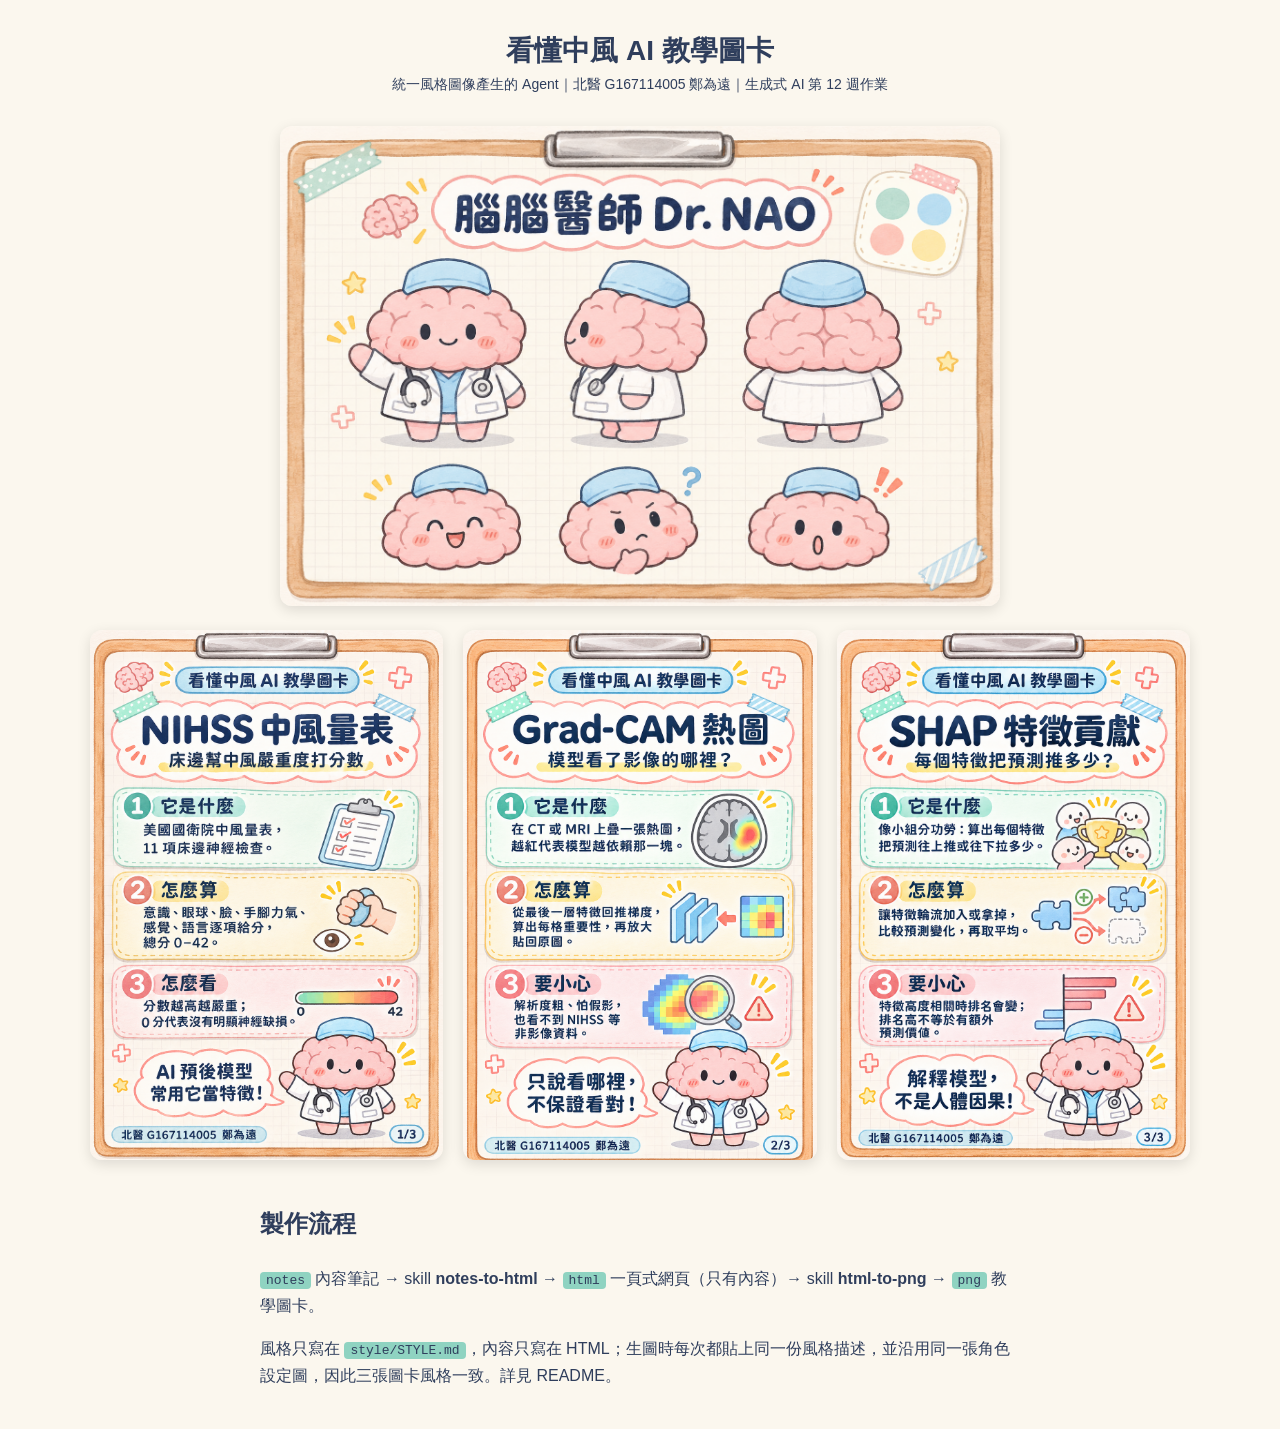
==== index.html @ 7b5cb80f "Week 12: unified-style image agent (notes -> html -> png)" ====
<!DOCTYPE html>
<html lang="zh-Hant">
<head>
<meta charset="utf-8">
<meta name="viewport" content="width=device-width, initial-scale=1">
<title>看懂中風 AI 教學圖卡｜統一風格圖像產生的 Agent</title>
<style>
  body { margin: 0; background: #FBF7EE; color: #2F3E5C; font-family: "Noto Sans TC", "Microsoft JhengHei", sans-serif; }
  header { text-align: center; padding: 32px 16px 8px; }
  h1 { margin: 0 0 6px; font-size: 28px; }
  p.meta { margin: 0; font-size: 14px; }
  .mascot { display: block; max-width: 720px; width: 92%; margin: 24px auto; border-radius: 12px; box-shadow: 0 4px 14px rgba(0,0,0,.12); }
  .grid { display: grid; grid-template-columns: repeat(auto-fit, minmax(260px, 1fr)); gap: 20px; max-width: 1100px; margin: 0 auto; padding: 0 16px 24px; }
  .grid img { width: 100%; border-radius: 12px; box-shadow: 0 4px 14px rgba(0,0,0,.12); }
  section.flow { max-width: 760px; margin: 0 auto 40px; padding: 0 16px; line-height: 1.7; }
  code { background: #8FD3C1; padding: 1px 6px; border-radius: 4px; }
</style>
</head>
<body>
<header>
  <h1>看懂中風 AI 教學圖卡</h1>
  <p class="meta">統一風格圖像產生的 Agent｜北醫 G167114005 鄭為遠｜生成式 AI 第 12 週作業</p>
</header>
<img class="mascot" src="style/ref/mascot.png" alt="角色設定圖：腦腦醫師 Dr. NAO">
<div class="grid">
  <img src="output/01_NIHSS.png" alt="NIHSS 中風量表">
  <img src="output/02_GradCAM.png" alt="Grad-CAM 熱圖">
  <img src="output/03_SHAP.png" alt="SHAP 特徵貢獻">
</div>
<section class="flow">
  <h2>製作流程</h2>
  <p><code>notes</code> 內容筆記 → skill <b>notes-to-html</b> → <code>html</code> 一頁式網頁（只有內容）→ skill <b>html-to-png</b> → <code>png</code> 教學圖卡。</p>
  <p>風格只寫在 <code>style/STYLE.md</code>，內容只寫在 HTML；生圖時每次都貼上同一份風格描述，並沿用同一張角色設定圖，因此三張圖卡風格一致。詳見 README。</p>
</section>
</body>
</html>
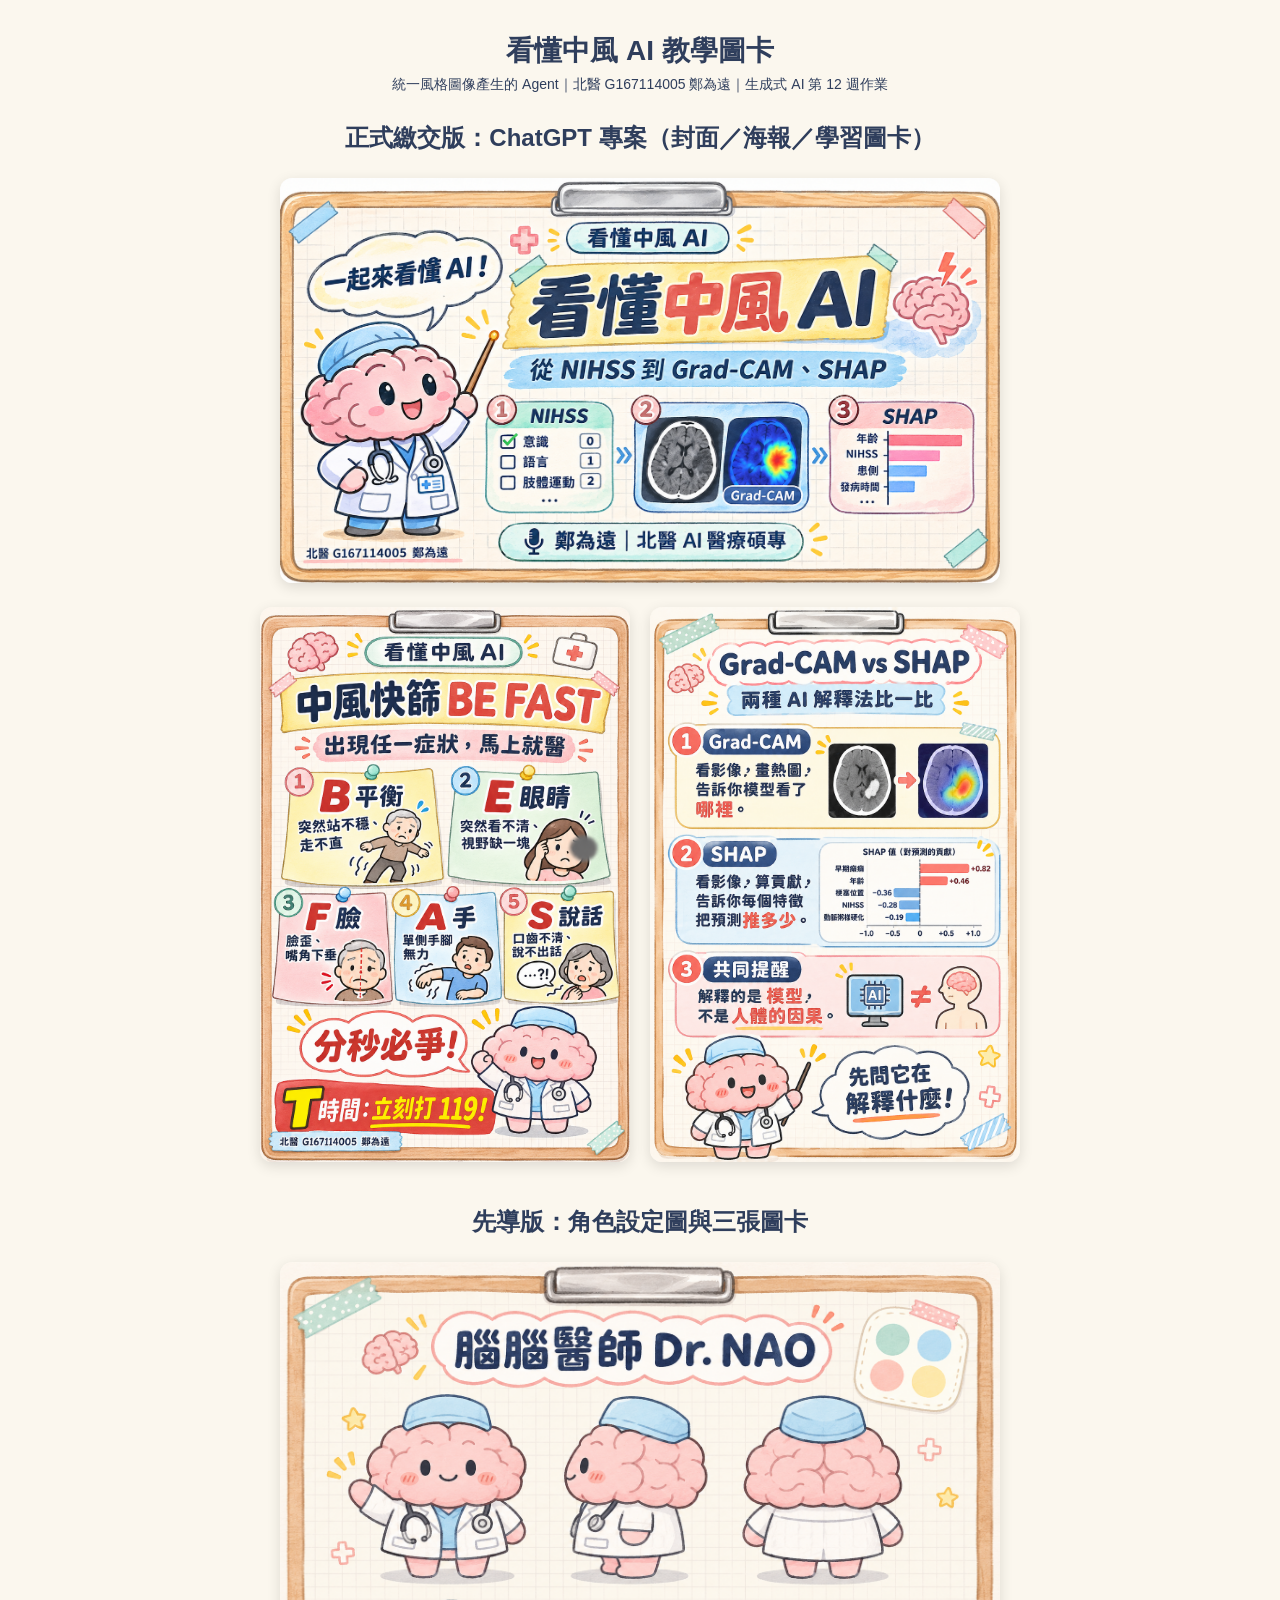
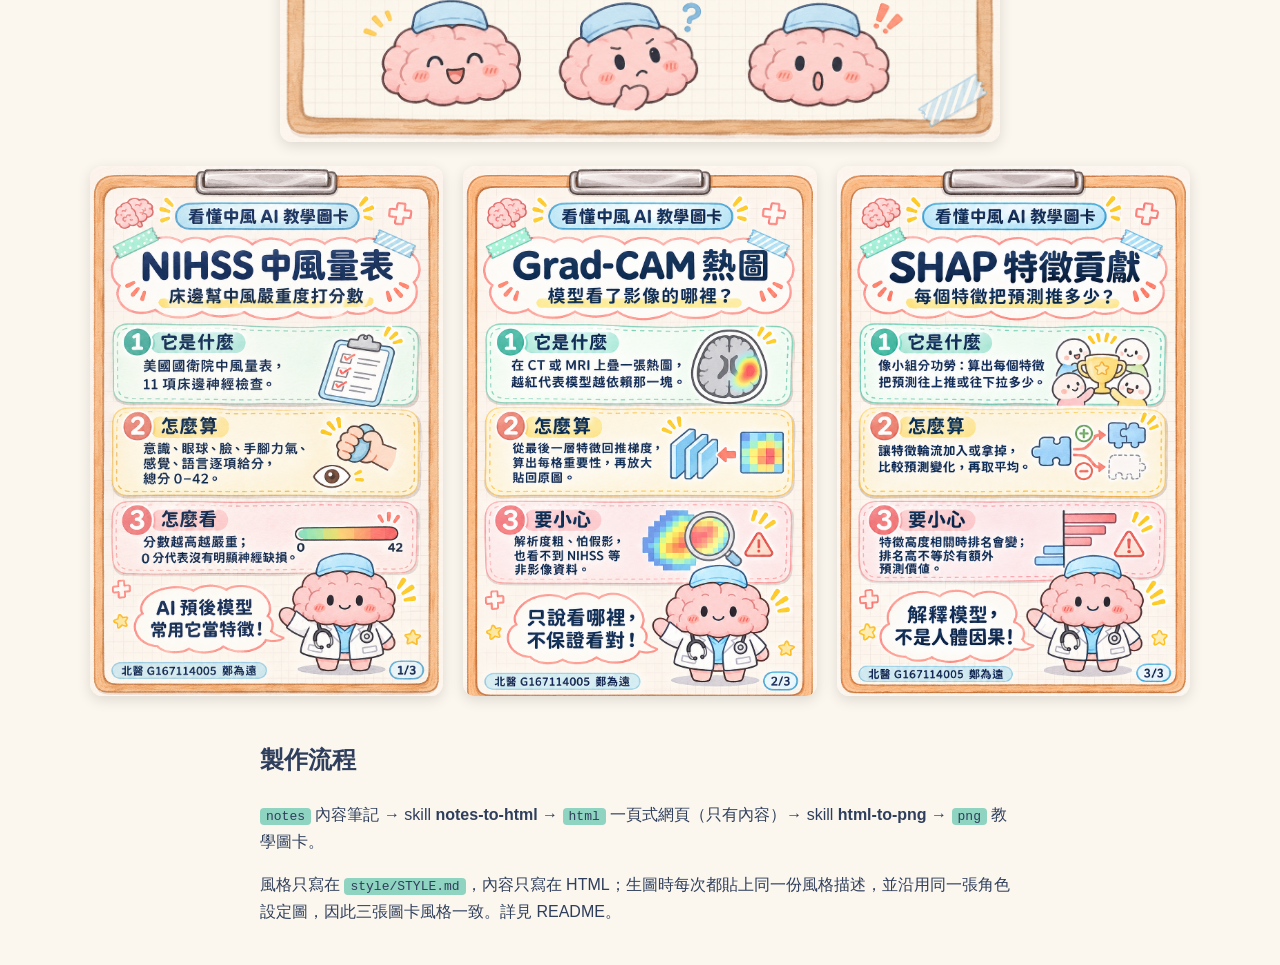
==== commit 442c307b: "Week 12: update (週三 2026/11/25 23:25:29.44)" ====
--- a/index.html
+++ b/index.html
@@ -21,6 +21,13 @@
   <h1>看懂中風 AI 教學圖卡</h1>
   <p class="meta">統一風格圖像產生的 Agent｜北醫 G167114005 鄭為遠｜生成式 AI 第 12 週作業</p>
 </header>
+<h2 style="text-align:center">正式繳交版：ChatGPT 專案（封面／海報／學習圖卡）</h2>
+<img class="mascot" src="output/project/P1_cover.png" alt="投影片封面">
+<div class="grid" style="max-width:760px">
+  <img src="output/project/P2_poster.png" alt="衛教海報 BE FAST">
+  <img src="output/project/P3_card.png" alt="學習圖卡 Grad-CAM vs SHAP">
+</div>
+<h2 style="text-align:center">先導版：角色設定圖與三張圖卡</h2>
 <img class="mascot" src="style/ref/mascot.png" alt="角色設定圖：腦腦醫師 Dr. NAO">
 <div class="grid">
   <img src="output/01_NIHSS.png" alt="NIHSS 中風量表">
